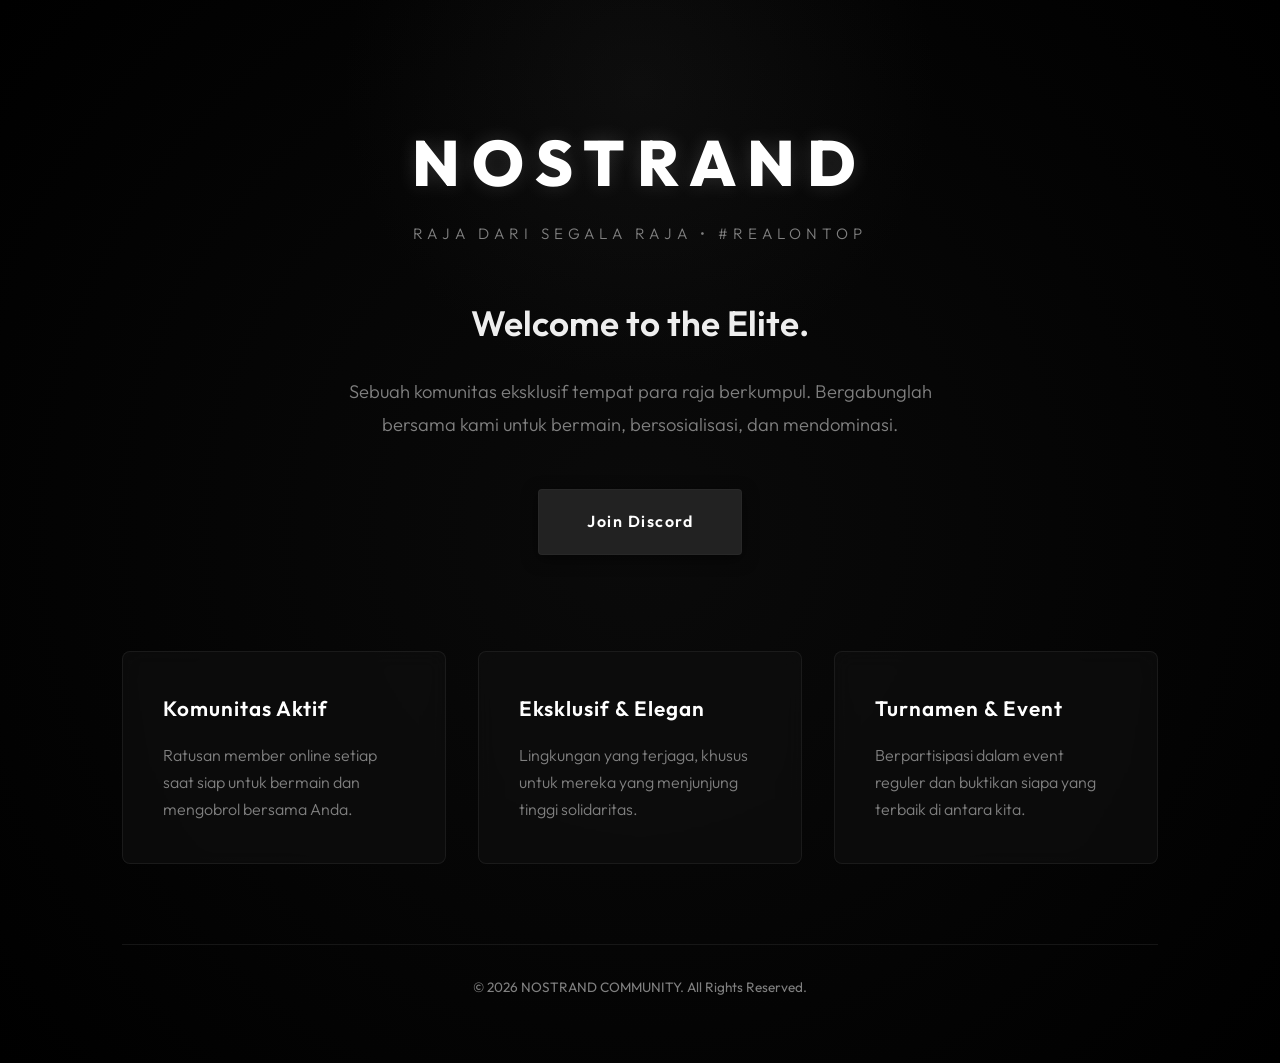
==== index.html @ bec0c453 "Add files via upload" ====
<!DOCTYPE html>
<html lang="id">
<head>
    <meta charset="UTF-8">
    <meta name="viewport" content="width=device-width, initial-scale=1.0">
    <title>NOSTRAND COMMUNITY</title>
    <link rel="stylesheet" href="style.css">
    <link href="https://fonts.googleapis.com/css2?family=Outfit:wght@300;400;600;800&display=swap" rel="stylesheet">
</head>
<body>
    <div class="glow-bg"></div>
    <div class="container">
        <header>
            <h1 class="logo">NOSTRAND</h1>
            <p class="subtitle">RAJA DARI SEGALA RAJA • #REALONTOP</p>
        </header>

        <main>
            <section class="hero">
                <h2>Welcome to the Elite.</h2>
                <p class="description">
                    Sebuah komunitas eksklusif tempat para raja berkumpul. 
                    Bergabunglah bersama kami untuk bermain, bersosialisasi, dan mendominasi.
                </p>
                <!-- Nanti Anda bisa mengganti '#' dengan link invite Discord Anda -->
                <a href="#" class="btn-join">Join Discord</a>
            </section>

            <section class="features">
                <div class="card">
                    <h3>Komunitas Aktif</h3>
                    <p>Ratusan member online setiap saat siap untuk bermain dan mengobrol bersama Anda.</p>
                </div>
                <div class="card">
                    <h3>Eksklusif & Elegan</h3>
                    <p>Lingkungan yang terjaga, khusus untuk mereka yang menjunjung tinggi solidaritas.</p>
                </div>
                <div class="card">
                    <h3>Turnamen & Event</h3>
                    <p>Berpartisipasi dalam event reguler dan buktikan siapa yang terbaik di antara kita.</p>
                </div>
            </section>
        </main>
        
        <footer>
            <p>&copy; 2026 NOSTRAND COMMUNITY. All Rights Reserved.</p>
        </footer>
    </div>
</body>
</html>
---- style.css ----
:root {
    --bg-color: #030303;
    --text-primary: #e0e0e0;
    --text-secondary: #808080;
    --card-bg: rgba(15, 15, 15, 0.7);
    --border-color: rgba(50, 50, 50, 0.4);
    --accent-color: #222222;
    --btn-hover: #333333;
}

* {
    margin: 0;
    padding: 0;
    box-sizing: border-box;
    font-family: 'Outfit', sans-serif;
}

body {
    background-color: var(--bg-color);
    color: var(--text-primary);
    line-height: 1.6;
    overflow-x: hidden;
    position: relative;
    /* Memberikan tekstur gelap yang halus */
    background-image: radial-gradient(circle at center, #0a0a0a 0%, #000000 100%);
}

/* Efek glow cahaya halus di belakang logo */
.glow-bg {
    position: absolute;
    top: -20%;
    left: 50%;
    transform: translateX(-50%);
    width: 600px;
    height: 600px;
    background: radial-gradient(circle, rgba(50, 50, 50, 0.2) 0%, rgba(0,0,0,0) 70%);
    z-index: -1;
    pointer-events: none;
}

.container {
    max-width: 1100px;
    margin: 0 auto;
    padding: 2rem;
    display: flex;
    flex-direction: column;
    min-height: 100vh;
}

header {
    text-align: center;
    margin-top: 5rem;
    margin-bottom: 3rem;
    animation: fadeInDown 1s ease-out;
}

.logo {
    font-size: 4rem;
    font-weight: 800;
    letter-spacing: 12px;
    color: #ffffff;
    /* Sedikit text-shadow untuk mempertegas gaya neon tapi abu-abu/putih */
    text-shadow: 0 0 20px rgba(255, 255, 255, 0.15);
    margin-bottom: 0.5rem;
}

.subtitle {
    font-size: 0.95rem;
    color: var(--text-secondary);
    letter-spacing: 5px;
    font-weight: 300;
}

main {
    flex: 1;
    display: flex;
    flex-direction: column;
    align-items: center;
}

.hero {
    text-align: center;
    max-width: 650px;
    margin-bottom: 6rem;
    animation: fadeInUp 1s ease-out 0.2s both;
}

.hero h2 {
    font-size: 2.2rem;
    font-weight: 600;
    margin-bottom: 1.5rem;
    color: #eeeeee;
}

.hero .description {
    color: var(--text-secondary);
    margin-bottom: 3rem;
    font-size: 1.15rem;
    font-weight: 300;
    line-height: 1.8;
}

.btn-join {
    display: inline-block;
    padding: 1.2rem 3rem;
    background-color: var(--accent-color);
    color: #ffffff;
    text-decoration: none;
    font-weight: 600;
    letter-spacing: 1.5px;
    border-radius: 4px;
    border: 1px solid var(--border-color);
    transition: all 0.3s ease;
    box-shadow: 0 4px 15px rgba(0,0,0,0.5);
}

.btn-join:hover {
    background-color: var(--btn-hover);
    border-color: #666666;
    box-shadow: 0 0 20px rgba(255,255,255,0.08);
    transform: translateY(-3px);
}

.features {
    display: grid;
    grid-template-columns: repeat(auto-fit, minmax(300px, 1fr));
    gap: 2rem;
    width: 100%;
    animation: fadeInUp 1s ease-out 0.4s both;
}

.card {
    background: var(--card-bg);
    border: 1px solid var(--border-color);
    padding: 2.5rem;
    border-radius: 8px;
    backdrop-filter: blur(10px);
    transition: transform 0.4s ease, border-color 0.4s ease;
}

.card:hover {
    transform: translateY(-8px);
    border-color: #666666;
    background: rgba(25, 25, 25, 0.8);
}

.card h3 {
    font-size: 1.3rem;
    margin-bottom: 1rem;
    color: #ffffff;
    font-weight: 600;
    letter-spacing: 1px;
}

.card p {
    color: var(--text-secondary);
    font-weight: 300;
    font-size: 1rem;
    line-height: 1.7;
}

footer {
    text-align: center;
    padding: 2rem 0;
    color: var(--text-secondary);
    font-size: 0.85rem;
    border-top: 1px solid var(--border-color);
    margin-top: 5rem;
}

/* Animasi sederhana */
@keyframes fadeInDown {
    from { opacity: 0; transform: translateY(-30px); }
    to { opacity: 1; transform: translateY(0); }
}

@keyframes fadeInUp {
    from { opacity: 0; transform: translateY(30px); }
    to { opacity: 1; transform: translateY(0); }
}
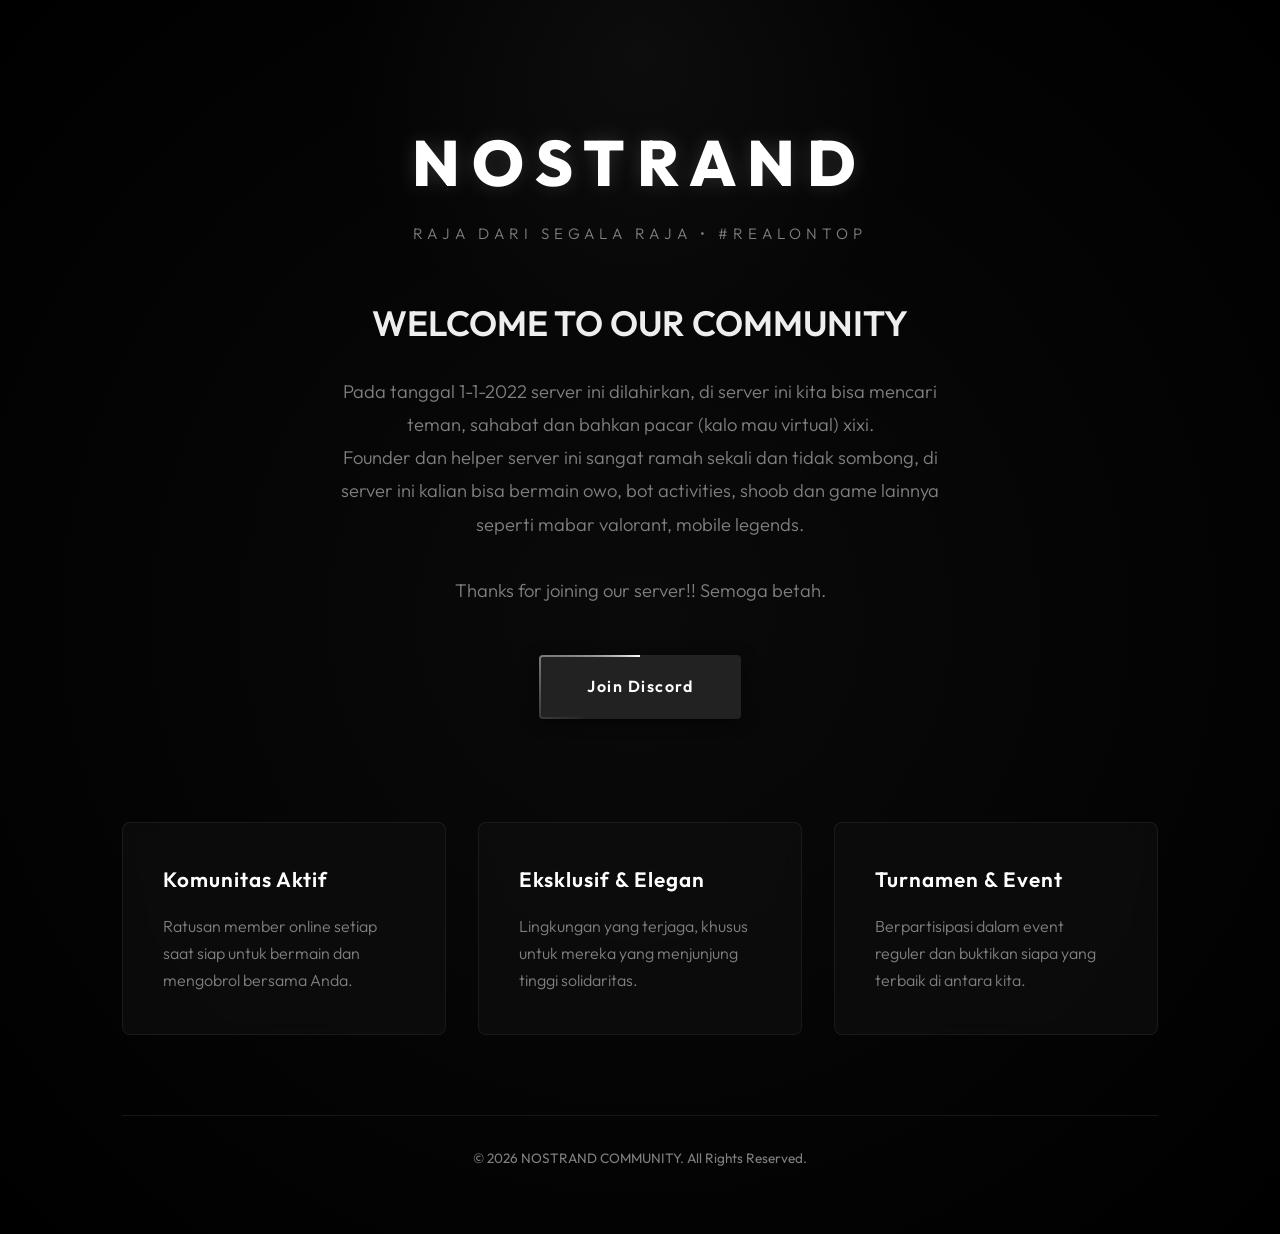
==== commit 9f42440b: "Add files via upload" ====
--- a/index.html
+++ b/index.html
@@ -17,13 +17,14 @@
 
         <main>
             <section class="hero">
-                <h2>Welcome to the Elite.</h2>
+                <h2>WELCOME TO OUR COMMUNITY</h2>
                 <p class="description">
-                    Sebuah komunitas eksklusif tempat para raja berkumpul. 
-                    Bergabunglah bersama kami untuk bermain, bersosialisasi, dan mendominasi.
+                    Pada tanggal 1-1-2022 server ini dilahirkan, di server ini kita bisa mencari teman, sahabat dan bahkan pacar (kalo mau virtual) xixi.<br>
+                    Founder dan helper server ini sangat ramah sekali dan tidak sombong, di server ini kalian bisa bermain owo, bot activities, shoob dan game lainnya seperti mabar valorant, mobile legends.<br><br>
+                    Thanks for joining our server!! Semoga betah.
                 </p>
-                <!-- Nanti Anda bisa mengganti '#' dengan link invite Discord Anda -->
-                <a href="#" class="btn-join">Join Discord</a>
+                <!-- Link invite Discord NOSTRAND COMMUNITY -->
+                <a href="https://discord.gg/znSF4gKEJm" class="btn-join">Join Discord</a>
             </section>
 
             <section class="features">
--- a/style.css
+++ b/style.css
@@ -101,24 +101,60 @@
 }
 
 .btn-join {
+    position: relative;
     display: inline-block;
     padding: 1.2rem 3rem;
-    background-color: var(--accent-color);
     color: #ffffff;
     text-decoration: none;
     font-weight: 600;
     letter-spacing: 1.5px;
     border-radius: 4px;
-    border: 1px solid var(--border-color);
+    border: none;
     transition: all 0.3s ease;
     box-shadow: 0 4px 15px rgba(0,0,0,0.5);
+    overflow: hidden;
+    z-index: 1;
+    background-color: var(--accent-color);
+}
+
+.btn-join::before {
+    content: '';
+    position: absolute;
+    top: -50%;
+    left: -50%;
+    width: 200%;
+    height: 200%;
+    background: conic-gradient(transparent, transparent, transparent, #ffffff);
+    animation: rotate-border 2s linear infinite;
+    z-index: -2;
+}
+
+.btn-join::after {
+    content: '';
+    position: absolute;
+    top: 2px;
+    left: 2px;
+    right: 2px;
+    bottom: 2px;
+    background-color: var(--accent-color);
+    border-radius: 2px;
+    z-index: -1;
+    transition: all 0.3s ease;
+}
+
+.btn-join:hover::after {
+    background-color: var(--btn-hover);
 }
 
 .btn-join:hover {
-    background-color: var(--btn-hover);
-    border-color: #666666;
-    box-shadow: 0 0 20px rgba(255,255,255,0.08);
+    box-shadow: 0 0 20px rgba(255,255,255,0.15);
     transform: translateY(-3px);
+}
+
+@keyframes rotate-border {
+    100% {
+        transform: rotate(360deg);
+    }
 }
 
 .features {
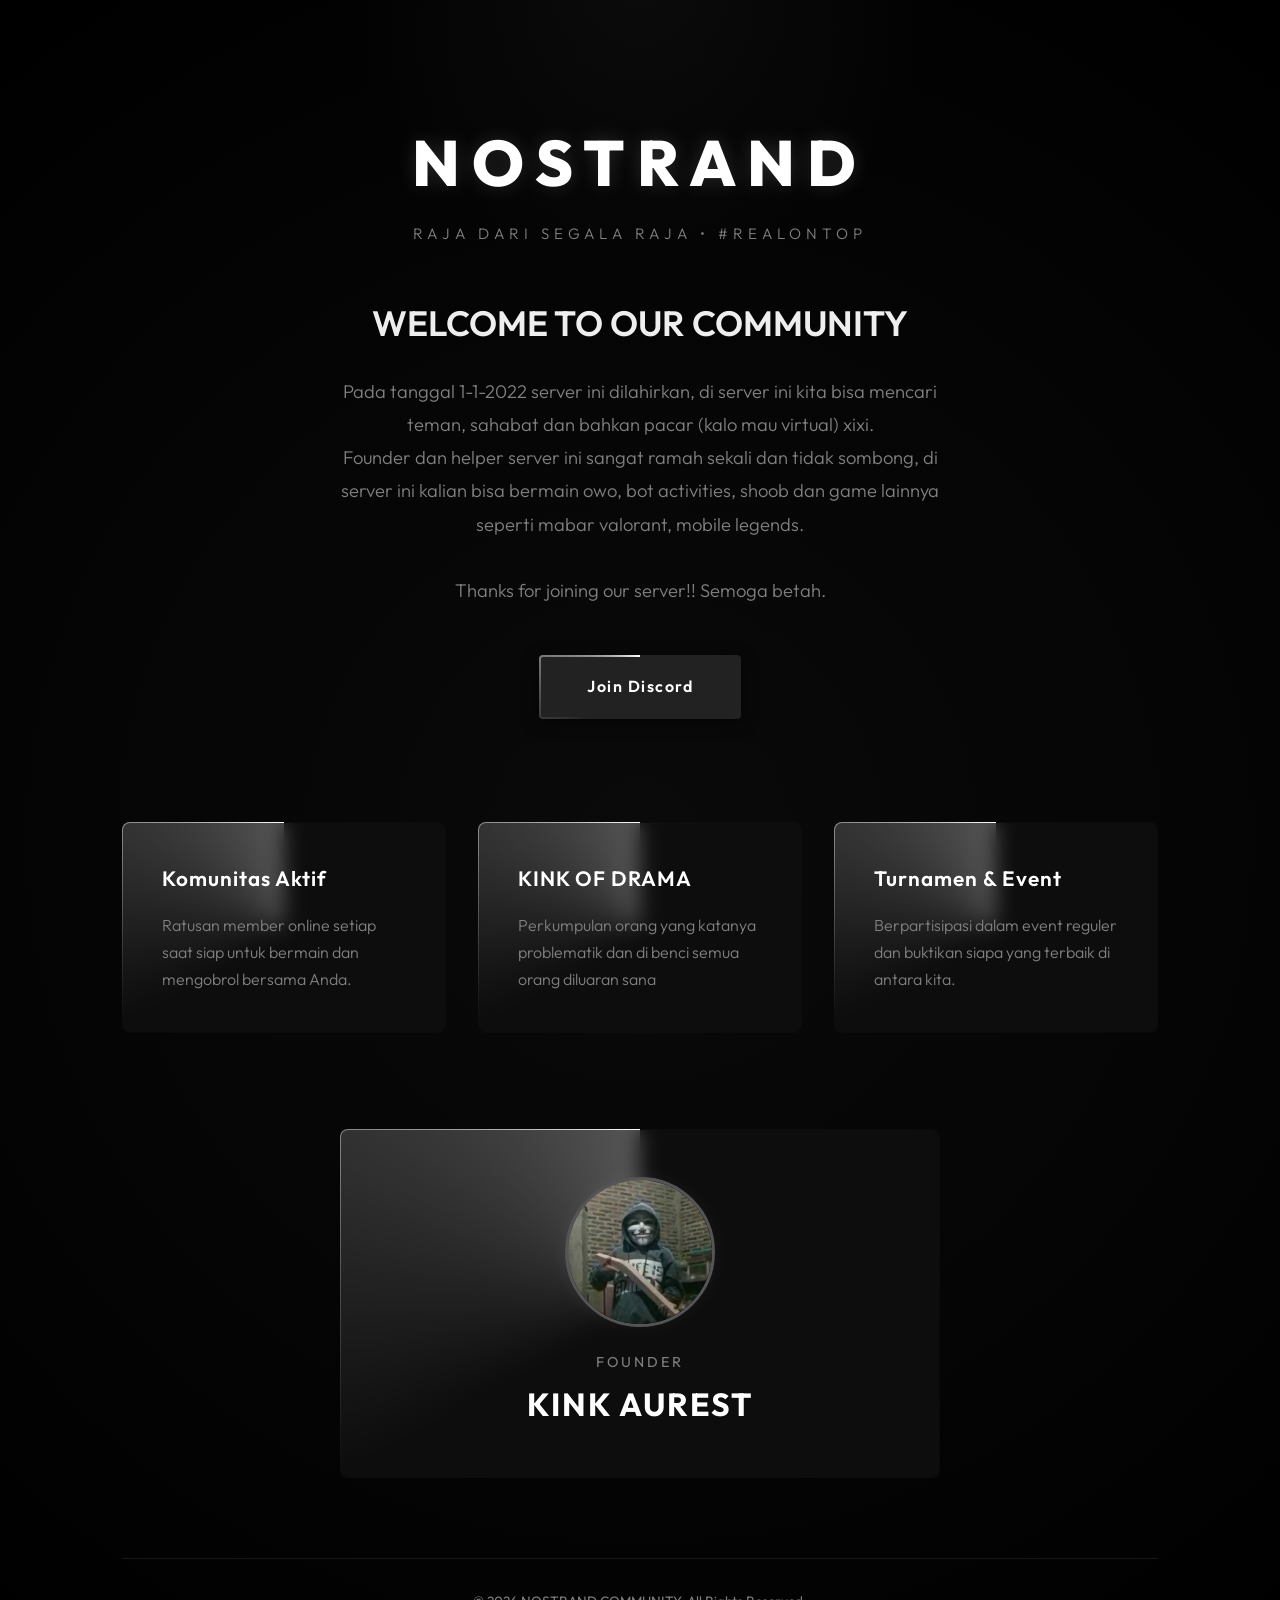
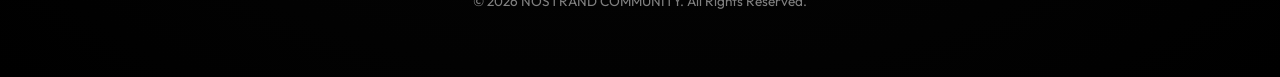
==== commit 546d9ff4: "Add files via upload" ====
--- a/index.html
+++ b/index.html
@@ -4,6 +4,7 @@
     <meta charset="UTF-8">
     <meta name="viewport" content="width=device-width, initial-scale=1.0">
     <title>NOSTRAND COMMUNITY</title>
+    <link rel="icon" type="image/png" href="logo.png">
     <link rel="stylesheet" href="style.css">
     <link href="https://fonts.googleapis.com/css2?family=Outfit:wght@300;400;600;800&display=swap" rel="stylesheet">
 </head>
@@ -33,12 +34,20 @@
                     <p>Ratusan member online setiap saat siap untuk bermain dan mengobrol bersama Anda.</p>
                 </div>
                 <div class="card">
-                    <h3>Eksklusif & Elegan</h3>
-                    <p>Lingkungan yang terjaga, khusus untuk mereka yang menjunjung tinggi solidaritas.</p>
+                    <h3>KINK OF DRAMA</h3>
+                    <p>Perkumpulan orang yang katanya problematik dan di benci semua orang diluaran sana</p>
                 </div>
                 <div class="card">
                     <h3>Turnamen & Event</h3>
                     <p>Berpartisipasi dalam event reguler dan buktikan siapa yang terbaik di antara kita.</p>
+                </div>
+            </section>
+
+            <section class="founder">
+                <img src="founder.png" alt="KINK AUREST" class="founder-img">
+                <div class="founder-info">
+                    <h4>FOUNDER</h4>
+                    <h2>KINK AUREST</h2>
                 </div>
             </section>
         </main>
--- a/style.css
+++ b/style.css
@@ -166,18 +166,18 @@
 }
 
 .card {
-    background: var(--card-bg);
-    border: 1px solid var(--border-color);
+    position: relative;
     padding: 2.5rem;
     border-radius: 8px;
-    backdrop-filter: blur(10px);
-    transition: transform 0.4s ease, border-color 0.4s ease;
+    transition: transform 0.4s ease, box-shadow 0.4s ease;
+    overflow: hidden;
+    z-index: 1;
+    background-color: var(--card-bg);
 }
 
 .card:hover {
     transform: translateY(-8px);
-    border-color: #666666;
-    background: rgba(25, 25, 25, 0.8);
+    box-shadow: 0 0 20px rgba(255,255,255,0.08);
 }
 
 .card h3 {
@@ -210,7 +210,72 @@
     to { opacity: 1; transform: translateY(0); }
 }
 
+.founder {
+    position: relative;
+    display: flex;
+    flex-direction: column;
+    align-items: center;
+    margin-top: 6rem;
+    padding: 3rem;
+    border-radius: 8px;
+    width: 100%;
+    max-width: 600px;
+    animation: fadeInUp 1s ease-out 0.6s both;
+    text-align: center;
+    overflow: hidden;
+    z-index: 1;
+    background-color: var(--card-bg);
+}
+
+.founder-img {
+    width: 150px;
+    height: 150px;
+    border-radius: 50%;
+    object-fit: cover;
+    border: 3px solid #555;
+    margin-bottom: 1.5rem;
+    box-shadow: 0 0 20px rgba(255,255,255,0.05);
+}
+
+.founder-info h4 {
+    color: var(--text-secondary);
+    font-size: 0.9rem;
+    letter-spacing: 3px;
+    font-weight: 400;
+    margin-bottom: 0.3rem;
+}
+
+.founder-info h2 {
+    color: #ffffff;
+    font-size: 2rem;
+    letter-spacing: 2px;
+}
 @keyframes fadeInUp {
     from { opacity: 0; transform: translateY(30px); }
     to { opacity: 1; transform: translateY(0); }
 }
+
+.card::before, .founder::before {
+    content: '';
+    position: absolute;
+    top: -50%;
+    left: -50%;
+    width: 200%;
+    height: 200%;
+    background: conic-gradient(transparent, transparent, transparent, #ffffff);
+    animation: rotate-border 3s linear infinite;
+    z-index: -2;
+}
+
+.card::after, .founder::after {
+    content: '';
+    position: absolute;
+    top: 1px;
+    left: 1px;
+    right: 1px;
+    bottom: 1px;
+    background: var(--card-bg);
+    border-radius: 7px;
+    z-index: -1;
+    backdrop-filter: blur(10px);
+}
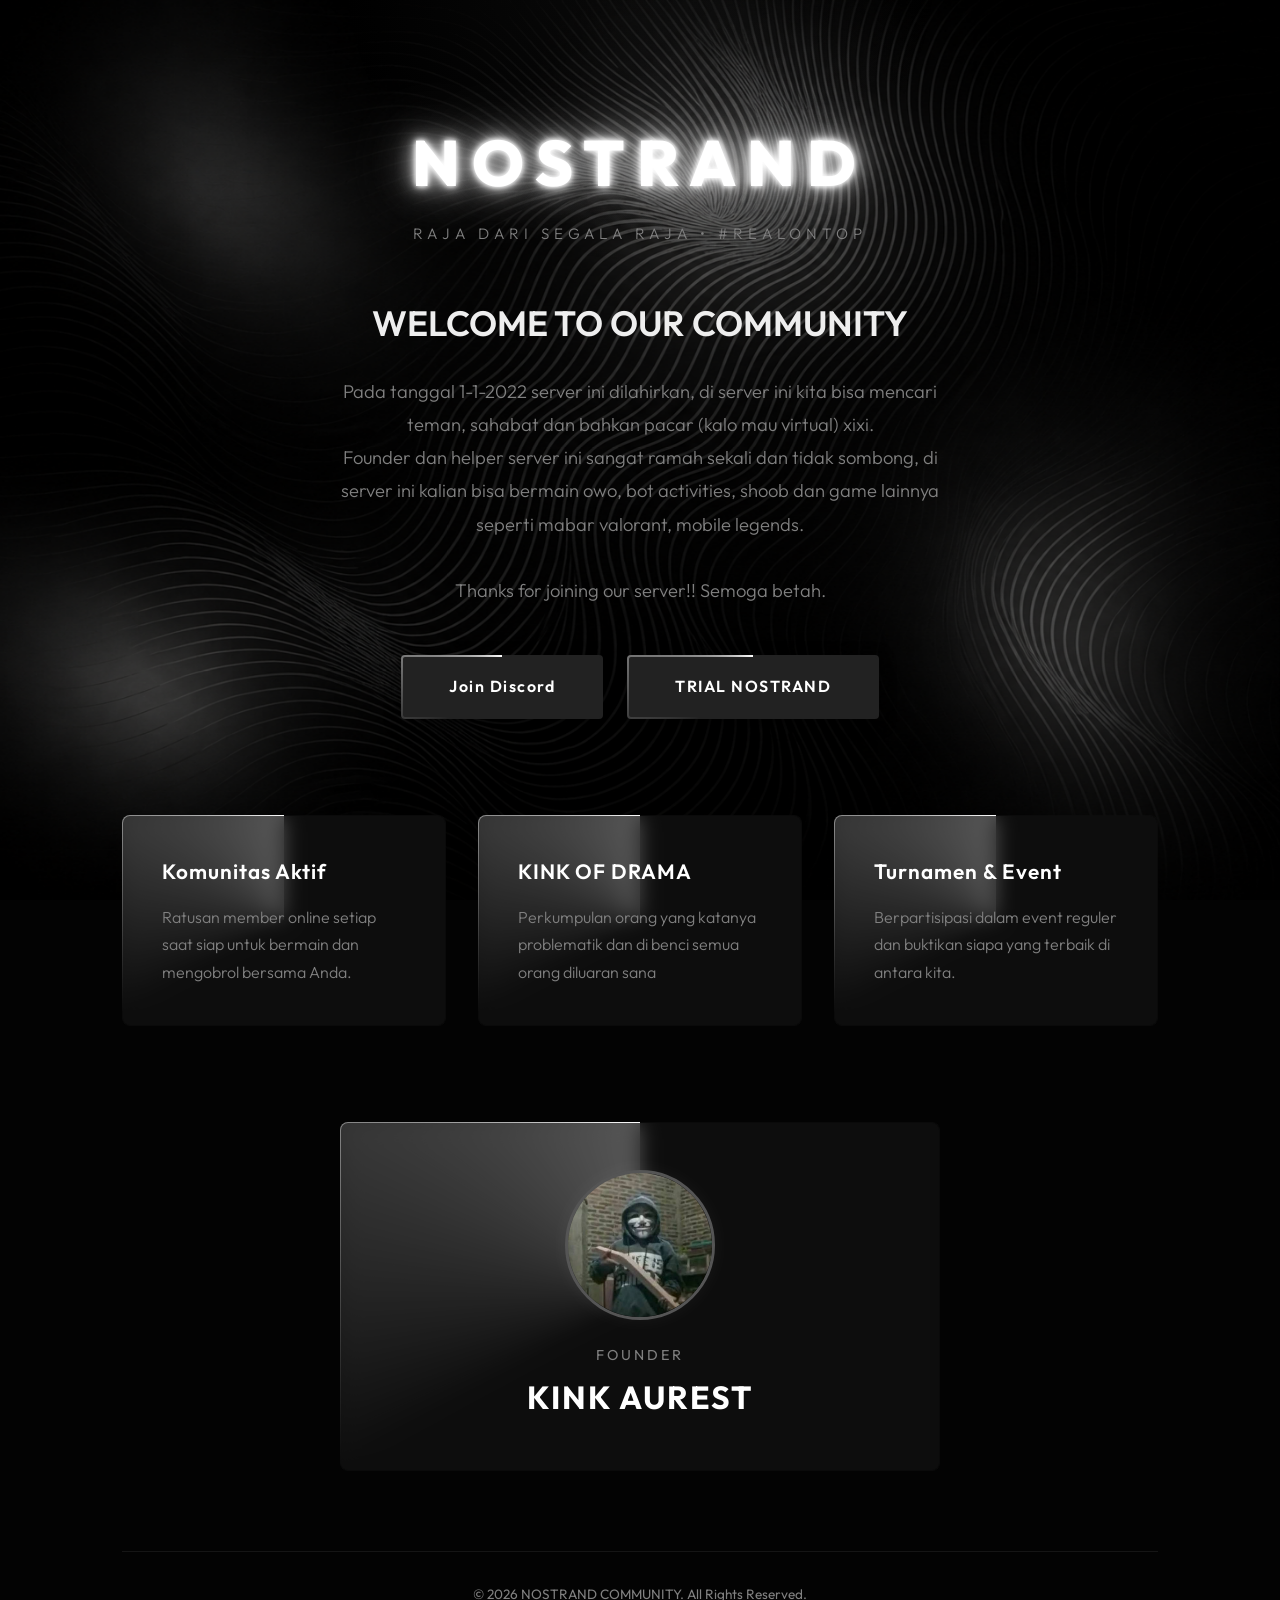
==== commit 1922f94e: "Add files via upload" ====
--- a/index.html
+++ b/index.html
@@ -25,7 +25,10 @@
                     Thanks for joining our server!! Semoga betah.
                 </p>
                 <!-- Link invite Discord NOSTRAND COMMUNITY -->
-                <a href="https://discord.gg/znSF4gKEJm" class="btn-join">Join Discord</a>
+                <div class="btn-group">
+                    <a href="https://discord.gg/znSF4gKEJm" class="btn-join">Join Discord</a>
+                    <a href="https://chat.whatsapp.com/CbCmcFZgJeZFNi5ysH4Vhu?s=cl&p=i&ilr=4" class="btn-join">TRIAL NOSTRAND</a>
+                </div>
             </section>
 
             <section class="features">
--- a/style.css
+++ b/style.css
@@ -15,14 +15,32 @@
     font-family: 'Outfit', sans-serif;
 }
 
+html, body {
+    max-width: 100%;
+    overflow-x: hidden;
+}
+
 body {
     background-color: var(--bg-color);
     color: var(--text-primary);
     line-height: 1.6;
-    overflow-x: hidden;
     position: relative;
-    /* Memberikan tekstur gelap yang halus */
-    background-image: radial-gradient(circle at center, #0a0a0a 0%, #000000 100%);
+    /* Background gambar dipindahkan ke pseudo-element (::before) untuk mencegah bug iOS Safari */
+}
+
+body::before {
+    content: '';
+    position: fixed;
+    top: 0;
+    left: 0;
+    width: 100vw;
+    height: 100vh;
+    background-image: url('bg.jpg');
+    background-size: cover;
+    background-position: center;
+    background-repeat: no-repeat;
+    z-index: -3;
+    pointer-events: none;
 }
 
 /* Efek glow cahaya halus di belakang logo */
@@ -59,8 +77,13 @@
     font-weight: 800;
     letter-spacing: 12px;
     color: #ffffff;
-    /* Sedikit text-shadow untuk mempertegas gaya neon tapi abu-abu/putih */
-    text-shadow: 0 0 20px rgba(255, 255, 255, 0.15);
+    /* Efek glow berlapis agar teks bersinar terang */
+    text-shadow: 
+        0 0 5px #ffffff, 
+        0 0 10px #ffffff, 
+        0 0 20px rgba(255, 255, 255, 0.8), 
+        0 0 40px rgba(255, 255, 255, 0.6), 
+        0 0 80px rgba(255, 255, 255, 0.4);
     margin-bottom: 0.5rem;
 }
 
@@ -98,6 +121,13 @@
     font-size: 1.15rem;
     font-weight: 300;
     line-height: 1.8;
+}
+
+.btn-group {
+    display: flex;
+    justify-content: center;
+    gap: 1.5rem;
+    flex-wrap: wrap;
 }
 
 .btn-join {
@@ -279,3 +309,68 @@
     z-index: -1;
     backdrop-filter: blur(10px);
 }
+
+/* Responsive Design untuk Mobile */
+@media screen and (max-width: 768px) {
+    .container {
+        padding: 1.5rem;
+    }
+
+    header {
+        margin-top: 3rem;
+        margin-bottom: 2rem;
+    }
+
+    .logo {
+        font-size: 2.2rem;
+        letter-spacing: 4px;
+    }
+
+    .subtitle {
+        font-size: 0.75rem;
+        letter-spacing: 2px;
+    }
+
+    .hero {
+        margin-bottom: 4rem;
+    }
+
+    .hero h2 {
+        font-size: 1.8rem;
+        margin-bottom: 1rem;
+    }
+
+    .hero .description {
+        font-size: 0.95rem;
+        margin-bottom: 2rem;
+    }
+
+    .btn-join {
+        padding: 1rem 2rem;
+        font-size: 0.95rem;
+    }
+
+    .features {
+        grid-template-columns: 1fr;
+        gap: 1.5rem;
+    }
+
+    .card {
+        padding: 1.5rem;
+    }
+
+    .founder {
+        margin-top: 4rem;
+        padding: 2rem 1.5rem;
+    }
+
+    .founder-img {
+        width: 120px;
+        height: 120px;
+        margin-bottom: 1rem;
+    }
+
+    .founder-info h2 {
+        font-size: 1.6rem;
+    }
+}
